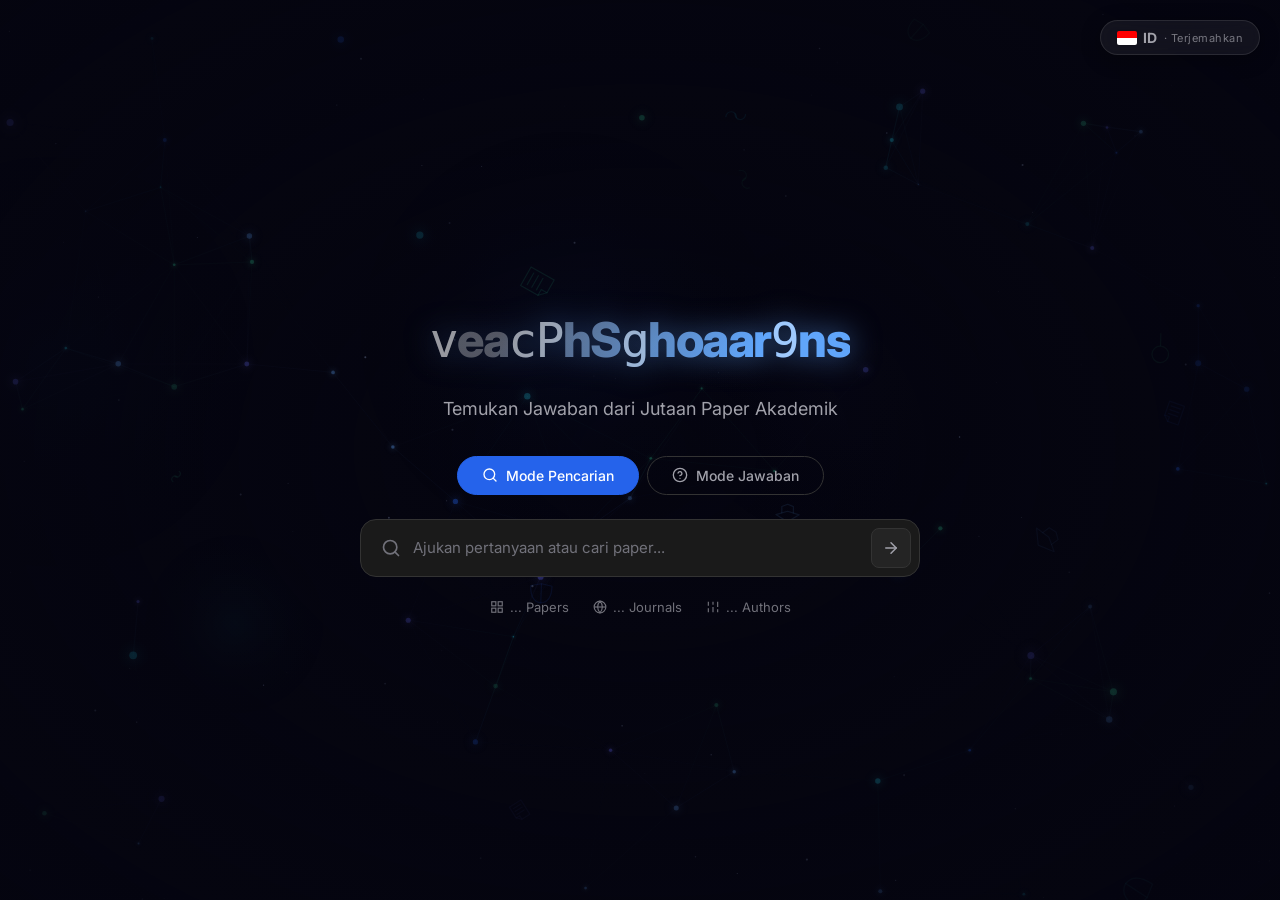
==== templates/index.html @ 6b60fc85 "chore: cache-bust static JS (v=2) to force browser reload of hero animation fix" ====
<!doctype html>
<html lang="en">

<head>
  <meta charset="utf-8">
  <meta name="viewport" content="width=device-width, initial-scale=1">
  <title>ScholarSearch Indonesia — Academic Discovery</title>
  <meta name="description" content="Temukan jawaban dari jutaan paper akademik Indonesia.">
  <link rel="stylesheet" href="/static/css/style.css">
  <link rel="icon" type="image/png" href="/static/img/logoscholarsearch.png">
</head>

<body>
  <main class="hero" id="hero">
    <!-- Animated Background Canvas -->
    <canvas id="hero-bg-canvas"></canvas>
    <!-- Gradient Overlay for readability -->
    <div class="hero-gradient-overlay"></div>
    <!-- Mouse-following glow -->
    <div class="hero-mouse-glow" id="hero-mouse-glow"></div>

    <h1 class="hero-title" id="hero-title">
      <span class="shiny-decrypted" id="decrypted-text">SearchScholar</span>
    </h1>
    <p class="hero-subtitle" data-i18n="hero.subtitle">Temukan Jawaban dari Jutaan Paper Akademik</p>

    <div class="mode-toggle" id="mode-toggle">
      <button class="mode-btn active" data-mode="search" id="btn-search-mode">
        <svg viewBox="0 0 24 24" fill="none" stroke="currentColor" stroke-width="2" stroke-linecap="round"
          stroke-linejoin="round">
          <circle cx="11" cy="11" r="8" />
          <line x1="21" y1="21" x2="16.65" y2="16.65" />
        </svg>
        <span data-i18n="hero.search_mode">Search Mode</span>
      </button>
      <button class="mode-btn" data-mode="answer" id="btn-answer-mode">
        <svg viewBox="0 0 24 24" fill="none" stroke="currentColor" stroke-width="2" stroke-linecap="round"
          stroke-linejoin="round">
          <circle cx="12" cy="12" r="10" />
          <path d="M9.09 9a3 3 0 0 1 5.83 1c0 2-3 3-3 3" />
          <line x1="12" y1="17" x2="12.01" y2="17" />
        </svg>
        <span data-i18n="hero.answer_mode">Answer Mode</span>
      </button>
    </div>

    <form class="search-box" id="search-form" action="/search" method="get">
      <svg class="search-icon" width="20" height="20" viewBox="0 0 24 24" fill="none" stroke="currentColor"
        stroke-width="2" stroke-linecap="round" stroke-linejoin="round">
        <circle cx="11" cy="11" r="8" />
        <line x1="21" y1="21" x2="16.65" y2="16.65" />
      </svg>
      <input type="text" name="q" id="search-input" placeholder="Ask a question or search for papers..."
        data-i18n-ph="hero.search_placeholder" autocomplete="off">
      <button type="submit" class="search-submit" id="search-submit" aria-label="Search">
        <svg width="18" height="18" viewBox="0 0 24 24" fill="none" stroke="currentColor" stroke-width="2"
          stroke-linecap="round" stroke-linejoin="round">
          <line x1="5" y1="12" x2="19" y2="12" />
          <polyline points="12 5 19 12 12 19" />
        </svg>
      </button>
    </form>

    <div class="stats-bar" id="stats-bar">
      <span>
        <svg viewBox="0 0 24 24" fill="none" stroke="currentColor" stroke-width="2">
          <rect x="3" y="3" width="7" height="7" />
          <rect x="14" y="3" width="7" height="7" />
          <rect x="3" y="14" width="7" height="7" />
          <rect x="14" y="14" width="7" height="7" />
        </svg>
        <span id="stat-papers">... Papers</span>
      </span>
      <span>
        <svg viewBox="0 0 24 24" fill="none" stroke="currentColor" stroke-width="2">
          <circle cx="12" cy="12" r="10" />
          <line x1="2" y1="12" x2="22" y2="12" />
          <path d="M12 2a15.3 15.3 0 0 1 4 10 15.3 15.3 0 0 1-4 10 15.3 15.3 0 0 1-4-10 15.3 15.3 0 0 1 4-10z" />
        </svg>
        <span id="stat-journals">... Journals</span>
      </span>
      <span>
        <svg viewBox="0 0 24 24" fill="none" stroke="currentColor" stroke-width="2">
          <path d="M4 21V14" />
          <path d="M4 10V3" />
          <path d="M12 21V12" />
          <path d="M12 8V3" />
          <path d="M20 21V16" />
          <path d="M20 12V3" />
        </svg>
        <span id="stat-authors">... Authors</span>
      </span>
    </div>
  </main>

  <script src="/static/js/i18n.js?v=2"></script>
  <script src="/static/js/app.js?v=2"></script>
  <script src="/static/js/search.js?v=2"></script>
  <script src="/static/js/hero-animation.js?v=2"></script>
  <script>
    // Dynamic stats from API
    fetch('/api/stats').then(r => r.json()).then(s => {
      document.getElementById('stat-papers').textContent = s.total_papers.toLocaleString() + ' Papers';
      document.getElementById('stat-journals').textContent = s.total_journals.toLocaleString() + ' Journals';
      document.getElementById('stat-authors').textContent = s.total_authors.toLocaleString() + ' Authors';
    }).catch(() => { });
  </script>
</body>

</html>
---- static/css/style.css ----
@import url('https://fonts.googleapis.com/css2?family=Inter:wght@400;500;600;700;800&display=swap');

:root {
  --bg: #0a0a0a;
  --bg-surface: #141414;
  --bg-surface-2: #1a1a1a;
  --bg-elevated: #242424;
  --bg-input: #1e1e1e;
  --border: #2a2a2a;
  --border-light: #333;
  --accent: #2563eb;
  --accent-hover: #3b82f6;
  --accent-light: rgba(37,99,235,0.12);
  --text: #fff;
  --text-sec: #a1a1aa;
  --text-muted: #71717a;
  --text-link: #60a5fa;
  --radius-sm: 6px;
  --radius-md: 8px;
  --radius-lg: 12px;
  --radius-xl: 16px;
  --radius-full: 9999px;
  --font: 'Inter',-apple-system,BlinkMacSystemFont,'Segoe UI',sans-serif;
  --max-w: 960px;
  --nav-h: 56px;
  --tr: .2s ease;
}

*,*::before,*::after{box-sizing:border-box;margin:0;padding:0}
html{font-size:16px;scroll-behavior:smooth}
body{font-family:var(--font);background:var(--bg);color:var(--text);line-height:1.6;-webkit-font-smoothing:antialiased;min-height:100vh;display:flex;flex-direction:column}
a{color:inherit;text-decoration:none}
img{max-width:100%;display:block}
button,input,select,textarea{font-family:inherit}

/* ===== SHINY DECRYPTED TEXT ===== */
.shiny-decrypted {
  /* Warna default (Akan ditimpa otomatis oleh JavaScript) */
  --theme-color: var(--accent); 
  --glow-color: rgba(37,99,235,0.5);

  background: linear-gradient(
    120deg,
    rgba(255, 255, 255, 0.3) 10%,
    var(--theme-color) 40%,
    var(--theme-color) 60%,
    rgba(255, 255, 255, 0.3) 90%
  );
  background-size: 200% auto;
  color: transparent;
  -webkit-background-clip: text;
  background-clip: text;
  -webkit-text-fill-color: transparent;
  
  animation: shine 3s linear infinite;
  filter: drop-shadow(0 0 15px var(--glow-color));
  transition: filter 0.5s ease; /* Transisi mulus saat ganti warna */
}

@keyframes shine {
  to {
    background-position: 200% center;
  }
}

.scrambled-char {
  /* Warna huruf acak (cyber) sebelum jadi huruf asli */
  -webkit-text-fill-color: rgba(255, 255, 255, 0.4); 
  font-family: monospace;
  font-weight: 500;
}

/* ===== LIGHT THEME (Results/Library/SignIn pages) ===== */
body.light{
  --bg:#ffffff;--bg-surface:#ffffff;--bg-surface-2:#f5f5f7;--bg-elevated:#f0f0f2;
  --bg-input:#e8e8ed;--border:#e5e5e5;--border-light:#d4d4d8;
  --text:#1d1d1f;--text-sec:#6e6e73;--text-muted:#86868b;
  --accent:#2563eb;--accent-hover:#1d4ed8;--accent-light:rgba(37,99,235,0.08);
}

/* ===== NAVBAR ===== */
.navbar{position:sticky;top:0;z-index:100;display:flex;align-items:center;justify-content:space-between;height:var(--nav-h);padding:0 32px;background:var(--bg);border-bottom:1px solid var(--border)}
.navbar-logo{font-size:16px;font-weight:700;letter-spacing:-.3px;white-space:nowrap}
.navbar-nav{display:flex;align-items:center;gap:32px;list-style:none}
.navbar-nav a{font-size:14px;font-weight:500;color:var(--text-sec);padding:4px 0;position:relative;transition:color var(--tr)}
.navbar-nav a:hover,.navbar-nav a.active{color:var(--text)}
.navbar-nav a.active::after{content:'';position:absolute;bottom:-2px;left:0;right:0;height:2px;background:var(--accent);border-radius:1px}
.navbar-right{display:flex;align-items:center;gap:16px}
/* ===== NAVBAR SEARCH & AUTOCOMPLETE ===== */
.navbar-search {
  display: flex;
  align-items: center;
  gap: 8px;
  background: var(--bg-surface-2);
  border: 1px solid var(--border);
  border-radius: var(--radius-md);
  padding: 6px 12px;
  width: 220px;
  position: relative; /* Wajib ada biar dropdown nempel di bawahnya */
  z-index: 999;       /* Biar dropdown muncul di atas elemen lain */
}

.navbar-search input {
  background: none;
  border: none;
  outline: none;
  color: var(--text);
  font-size: 13px;
  width: 100%;
}

.navbar-search input::placeholder {
  color: var(--text-muted);
}

.navbar-search svg {
  flex-shrink: 0;
  color: var(--text-muted);
}

/* --- Tampilan saat ngetik (Dropdown muncul) --- */
.navbar-search.has-suggestions {
  border-bottom-left-radius: 0;
  border-bottom-right-radius: 0;
  border-bottom-color: transparent;
}

.navbar-search .search-suggestions {
  top: 100%;
  left: -1px;
  right: -1px;
  border-radius: 0 0 var(--radius-md) var(--radius-md);
}

.navbar-search .suggestion-item {
  padding: 8px 12px;
  font-size: 13px;
}
.btn-signin{background:var(--accent);color:#fff;border:none;padding:8px 20px;border-radius:var(--radius-md);font-size:13px;font-weight:600;cursor:pointer;transition:background var(--tr),transform var(--tr)}
.btn-signin:hover{background:var(--accent-hover);transform:translateY(-1px)}

/* ===== HERO (dark home) ===== */
.hero{flex:1;display:flex;flex-direction:column;align-items:center;justify-content:center;text-align:center;padding:80px 24px 60px;min-height:calc(100vh - var(--nav-h) - 60px);position:relative;overflow:hidden;background:#050510}

/* Animated background canvas */
#hero-bg-canvas{position:absolute;top:0;left:0;width:100%;height:100%;z-index:0;pointer-events:none}

/* Mouse-following glow blob — uses project accent blue */
.hero-mouse-glow{position:absolute;width:500px;height:500px;border-radius:50%;pointer-events:none;z-index:0;filter:blur(80px);opacity:0;transition:opacity 0.6s ease;background:radial-gradient(circle, rgba(37,99,235,0.5) 0%, rgba(96,165,250,0.25) 40%, transparent 70%)}

/* Gradient overlay for text readability */
.hero-gradient-overlay{position:absolute;top:0;left:0;width:100%;height:100%;z-index:1;background:radial-gradient(ellipse at center, rgba(5,5,16,0.15) 0%, rgba(5,5,16,0.55) 50%, rgba(5,5,16,0.9) 100%);pointer-events:none}

/* All hero content above the canvas */
.hero > *:not(#hero-bg-canvas):not(.hero-gradient-overlay):not(.hero-mouse-glow){position:relative;z-index:2}

.hero-title{font-size:48px;font-weight:800;letter-spacing:-1.5px;margin-bottom:16px;min-height:60px;display:flex;align-items:center;justify-content:center}

/* Typing text — color set dynamically by JS */
.typing-text{transition:color 0.8s ease, text-shadow 0.8s ease;color:#60a5fa;text-shadow:0 0 30px rgba(96,165,250,0.3), 0 0 60px rgba(96,165,250,0.1)}

/* Blinking cursor — color synced by JS */
.typing-cursor{font-weight:300;animation:blink 0.7s step-end infinite;margin-left:2px;transition:color 0.8s ease, text-shadow 0.8s ease}
@keyframes blink{0%,100%{opacity:1}50%{opacity:0}}

.hero-subtitle{font-size:18px;color:var(--text-sec);margin-bottom:32px}

.mode-toggle{display:flex;align-items:center;gap:8px;margin-bottom:24px}
.mode-btn{display:flex;align-items:center;gap:8px;padding:10px 24px;border-radius:var(--radius-full);border:1px solid var(--border-light);background:transparent;color:var(--text-sec);font-size:14px;font-weight:500;cursor:pointer;transition:all var(--tr)}
.mode-btn:hover{border-color:var(--text-muted);color:var(--text)}
.mode-btn.active{background:var(--accent);border-color:var(--accent);color:#fff}
.mode-btn svg{width:16px;height:16px}

.search-box{display:flex;align-items:center;background:var(--bg-surface-2);border:1px solid var(--border-light);border-radius:var(--radius-xl);padding:8px 8px 8px 20px;width:100%;max-width:560px;transition:border-color var(--tr),box-shadow var(--tr)}
.search-box:focus-within{border-color:var(--accent);box-shadow:0 0 0 3px var(--accent-light)}
.search-box input{flex:1;background:none;border:none;outline:none;color:var(--text);font-size:15px;padding:8px 0}
.search-box input::placeholder{color:var(--text-muted)}
.search-box .search-icon{color:var(--text-muted);margin-right:12px;flex-shrink:0}
.search-submit{display:flex;align-items:center;justify-content:center;width:40px;height:40px;border-radius:var(--radius-md);background:var(--bg-elevated);border:1px solid var(--border-light);color:var(--text-sec);cursor:pointer;transition:all var(--tr);flex-shrink:0}
.search-submit:hover{background:var(--accent);color:#fff;border-color:var(--accent)}
.search-box {
  position: relative; 
  z-index: 999 !important;
}
.stats-bar {
  position: relative; 
  z-index: 1 !important;
}

.search-suggestions {
  position: absolute;
  top: calc(100% + 8px); /* Jarak sedikit di bawah form pencarian */
  left: 0;
  right: 0;
  background: var(--bg-surface);
  border: 1px solid var(--border);
  border-radius: var(--radius-lg);
  box-shadow: 0 12px 40px rgba(0, 0, 0, 0.15);
  max-height: 320px;
  overflow-y: auto;
  z-index: 200;
  display: none; /* Sembunyikan secara default */
  flex-direction: column;
}

/* Custom scrollbar for suggestions */
.search-suggestions::-webkit-scrollbar {
  width: 6px;
}
.search-suggestions::-webkit-scrollbar-track {
  background: transparent;
}
.search-suggestions::-webkit-scrollbar-thumb {
  background: var(--border);
  border-radius: 3px;
}
.search-suggestions::-webkit-scrollbar-thumb:hover {
  background: var(--text-muted);
}

/* Class untuk memunculkan dropdown via JavaScript */
.search-suggestions.active {
  display: flex;
}

.suggestion-item {
  display: flex;
  align-items: flex-start;
  gap: 12px;
  padding: 12px 20px;
  cursor: pointer;
  color: var(--text);
  font-size: 15px;
  line-height: 1.45;
  transition: background var(--tr);
}

.suggestion-item:hover {
  background: var(--bg-surface-2);
}

.suggestion-item svg {
  color: var(--text-muted);
  width: 16px;
  height: 16px;
  flex-shrink: 0;
  margin-top: 3px;
}

.suggestion-text {
  min-width: 0;
  flex: 1;
  display: block;
  overflow-wrap: anywhere;
  word-break: break-word;
  text-align: left;
}

/* Menebalkan teks yang sesuai dengan ketikan user (Highlight) */
.suggestion-match {
  display: inline;
  font-weight: 700;
  color: var(--accent);
}


.stats-bar{display:flex;align-items:center;gap:24px;margin-top:20px;color:var(--text-muted);font-size:13px}
.stats-bar span{display:flex;align-items:center;gap:6px}
.stats-bar svg{width:14px;height:14px}

/* ===== RESULTS ===== */
.results-container{max-width:var(--max-w);margin:0 auto;padding:0 32px 48px;width:100%}
.query-text{font-size:28px;font-weight:700;color:var(--text);margin-bottom:8px}
.results-count{font-size:13px;color:var(--text-muted)}
.filter-btn{display:inline-flex;align-items:center;gap:6px;background:none;border:none;color:var(--accent);font-size:13px;font-weight:500;cursor:pointer;margin-left:8px}
.filter-btn svg{width:14px;height:14px}

.result-card{background:var(--bg-surface);border:1px solid var(--border);border-radius:var(--radius-lg);padding:28px 32px;margin-bottom:16px;transition:border-color var(--tr),box-shadow var(--tr)}
.result-card:hover{border-color:var(--border-light);box-shadow:0 4px 12px rgba(0,0,0,.08)}
.result-card h3{font-size:20px;font-weight:700;line-height:1.4;margin-bottom:8px;letter-spacing:-.3px}
.result-card h3 a{transition:color var(--tr)}
.result-card h3 a:hover{color:var(--accent-hover)}
.result-meta{display:flex;align-items:center;gap:8px;flex-wrap:wrap;font-size:13px;color:var(--text-sec);margin-bottom:12px}
.result-meta .dot{color:var(--text-muted)}
.result-abstract{font-size:14px;color:var(--text-sec);line-height:1.7;margin-bottom:16px}
.result-footer{display:flex;align-items:center;justify-content:space-between}
.result-badges{display:flex;gap:8px}
.badge{padding:4px 10px;border-radius:var(--radius-sm);background:var(--bg-surface-2);font-size:12px;color:var(--text-sec);font-weight:500}
.view-paper{display:inline-flex;align-items:center;gap:4px;color:var(--accent);font-size:13px;font-weight:500;transition:gap var(--tr)}
.view-paper:hover{gap:8px}

.pagination{display:flex;align-items:center;justify-content:center;gap:4px;margin-top:32px}
.page-btn{width:40px;height:40px;border-radius:var(--radius-md);display:flex;align-items:center;justify-content:center;background:var(--bg-surface);border:1px solid var(--border);color:var(--text-sec);font-size:14px;font-weight:500;cursor:pointer;transition:all var(--tr)}
.page-btn:hover{border-color:var(--border-light);color:var(--text)}
.page-btn.active{background:var(--accent);border-color:var(--accent);color:#fff}
.page-btn.disabled{opacity:.3;pointer-events:none}
.page-ellipsis{color:var(--text-muted);padding:0 4px}

/* ===== ANSWER / CITATION ===== */
.answer-container{max-width:var(--max-w);margin:0 auto;padding:40px 32px 48px;width:100%}
.answer-container>h1{font-size:32px;font-weight:800;margin-bottom:24px}
.answer-card{background:var(--bg-surface);border:1px solid var(--border);border-radius:var(--radius-lg);padding:32px;margin-bottom:16px}
.answer-query{font-size:15px;font-weight:600;margin-bottom:20px}
.answer-body{font-size:15px;line-height:1.8;color:var(--text-sec)}
.answer-body .ref-link{color:var(--text-link);cursor:pointer;font-weight:500}
.answer-footer{display:flex;align-items:center;justify-content:space-between;margin-top:24px;padding-top:16px;border-top:1px solid var(--border)}
.answer-source{display:flex;align-items:center;gap:8px;color:var(--text-muted);font-size:13px}
.answer-source svg{width:16px;height:16px}
.answer-actions{display:flex;gap:12px}
.answer-actions button{background:none;border:none;color:var(--text-muted);cursor:pointer;padding:4px;transition:color var(--tr)}
.answer-actions button:hover{color:var(--text)}

.ref-section{margin-top:40px}
.ref-section h2{font-size:24px;font-weight:700;margin-bottom:20px}
.ref-grid{display:grid;grid-template-columns:1fr 1fr;gap:16px}
.ref-card{background:var(--bg-surface);border:1px solid var(--border);border-radius:var(--radius-lg);padding:24px;transition:border-color var(--tr),transform var(--tr);cursor:pointer}
.ref-card:hover{border-color:var(--border-light);transform:translateY(-2px)}
.ref-num{display:inline-flex;align-items:center;justify-content:center;width:28px;height:28px;border-radius:var(--radius-sm);background:var(--accent-light);color:var(--accent);font-size:13px;font-weight:700;margin-bottom:12px}
.ref-card h4{font-size:14px;font-weight:600;line-height:1.5;margin-bottom:8px}
.ref-card .ref-author{font-size:13px;color:var(--text-sec);margin-bottom:4px}
.ref-card .ref-journal{font-size:12px;color:var(--text-muted);text-transform:uppercase;letter-spacing:.5px}

/* ===== LAB ===== */
.lab-container{max-width:var(--max-w);margin:0 auto;padding:40px 32px 48px;width:100%}
.lab-container>h1{font-size:36px;font-weight:800;margin-bottom:32px}
.lab-grid{display:grid;grid-template-columns:1fr 1fr;gap:24px;margin-bottom:48px}
.lab-panel{background:var(--bg-surface);border:1px solid var(--border);border-radius:var(--radius-lg);padding:28px}
.lab-panel h3{font-size:18px;font-weight:700;margin-bottom:20px}
.lab-field{margin-bottom:16px}
.lab-field label{display:block;font-size:13px;color:var(--text-sec);margin-bottom:6px;font-weight:500}
.lab-input{width:100%;padding:10px 14px;background:var(--bg-input);border:1px solid var(--border);border-radius:var(--radius-md);color:var(--text);font-size:14px;outline:none;transition:border-color var(--tr)}
.lab-input:focus{border-color:var(--accent)}
.slider-labels{display:flex;justify-content:space-between;font-size:12px;color:var(--text-muted);margin-top:6px}
input[type="range"]{width:100%;-webkit-appearance:none;background:transparent;margin-top:8px}
input[type="range"]::-webkit-slider-runnable-track{height:4px;background:var(--bg-elevated);border-radius:2px}
input[type="range"]::-webkit-slider-thumb{-webkit-appearance:none;width:16px;height:16px;border-radius:50%;background:var(--accent);margin-top:-6px;cursor:pointer}

.checkbox-group{display:flex;flex-direction:column;gap:12px}
.checkbox-item{display:flex;align-items:center;gap:12px;padding:12px 16px;background:var(--bg-surface-2);border-radius:var(--radius-md);cursor:pointer;transition:background var(--tr)}
.checkbox-item:hover{background:var(--bg-elevated)}
.checkbox-item input[type="checkbox"]{display:none}
.checkmark{width:20px;height:20px;border-radius:4px;border:2px solid var(--border-light);display:flex;align-items:center;justify-content:center;transition:all var(--tr);flex-shrink:0}
.checkbox-item input:checked+.checkmark{background:var(--accent);border-color:var(--accent)}
.checkmark svg{width:12px;height:12px;color:#fff;opacity:0;transition:opacity var(--tr)}
.checkbox-item input:checked+.checkmark svg{opacity:1}
.checkbox-label{font-size:14px}

.btn-run{width:100%;padding:14px;background:var(--accent);color:#fff;border:none;border-radius:var(--radius-md);font-size:15px;font-weight:600;cursor:pointer;transition:background var(--tr);margin-top:8px}
.btn-run:hover{background:var(--accent-hover)}

.eval-section{background:var(--bg-surface);border-radius:var(--radius-lg);padding:40px 32px;margin-top:48px;border:1px solid var(--border)}
.eval-section h2{font-size:28px;font-weight:800;margin-bottom:24px}
.metrics-grid{display:grid;grid-template-columns:repeat(4,1fr);gap:16px;margin-bottom:32px}
.metric-card{background:var(--bg-surface-2);border-radius:var(--radius-md);padding:20px;border:1px solid var(--border)}
.metric-card .metric-label{font-size:11px;text-transform:uppercase;letter-spacing:1px;color:var(--text-muted);margin-bottom:8px;font-weight:600}
.metric-card .metric-value{font-size:32px;font-weight:800}
.chart-container{background:var(--bg-surface-2);border-radius:var(--radius-md);padding:24px;border:1px solid var(--border);min-height:300px;position:relative}
.chart-container h4{font-size:15px;font-weight:600;margin-bottom:16px}

/* ===== LIBRARY ===== */
.library-header{padding:40px 32px 32px;max-width:var(--max-w);margin:0 auto;width:100%}
.library-header h1{font-size:36px;font-weight:800;margin-bottom:8px}
.library-header p{color:var(--text-sec);font-size:15px}

.collections-section{background:var(--bg-surface-2);padding:40px 0}
.collections-section .section-inner{max-width:var(--max-w);margin:0 auto;padding:0 32px}
.section-header{display:flex;align-items:center;justify-content:space-between;margin-bottom:24px}
.section-header h2{font-size:24px;font-weight:700}
.btn-new{color:var(--accent);font-size:14px;font-weight:500;background:none;border:none;cursor:pointer}
.btn-new:hover{text-decoration:underline}
.collections-grid{display:grid;grid-template-columns:repeat(3,1fr);gap:16px}
.collection-card{background:var(--bg-surface);border:1px solid var(--border);border-radius:var(--radius-lg);overflow:hidden;transition:transform var(--tr),box-shadow var(--tr);cursor:pointer}
.collection-card:hover{transform:translateY(-4px);box-shadow:0 8px 24px rgba(0,0,0,.1)}
.collection-thumb{height:160px;background-size:cover;background-position:center;background-color:var(--bg-elevated)}
.collection-info{padding:16px}
.collection-info h4{font-size:16px;font-weight:600;margin-bottom:4px}
.collection-info .paper-count{font-size:13px;color:var(--text-muted);display:flex;align-items:center;gap:6px}

.saved-section{max-width:var(--max-w);margin:0 auto;padding:48px 32px}
.saved-card{border-bottom:1px solid var(--border);padding:24px 0;display:flex;justify-content:space-between}
.saved-card:first-child{padding-top:0}
.saved-content{flex:1}
.saved-tags{display:flex;gap:8px;margin-bottom:8px}
.tag{padding:2px 10px;border-radius:var(--radius-full);font-size:12px;font-weight:500;border:1px solid var(--border-light);color:var(--text-sec)}
.tag.cs{background:var(--accent-light);color:var(--accent);border-color:transparent}
.tag.physics{background:rgba(168,85,247,.15);color:#a855f7;border-color:transparent}
.saved-card h3{font-size:18px;font-weight:700;margin-bottom:8px}
.saved-card .desc{font-size:13px;color:var(--text-sec);line-height:1.6;margin-bottom:8px}
.saved-card .authors{font-size:13px;color:var(--text-muted)}
.saved-card .citations{font-size:13px;color:var(--text-muted);margin-left:12px}
.saved-actions{display:flex;flex-direction:column;gap:8px;align-items:center;margin-left:24px}
.saved-actions button{background:none;border:none;color:var(--text-muted);cursor:pointer;padding:4px;transition:color var(--tr)}
.saved-actions button:hover{color:var(--text)}

/* ===== SIGN IN ===== */
.signin-nav{display:flex;align-items:center;justify-content:space-between;padding:16px 32px}
.signin-nav .logo{font-size:18px;font-weight:700;color:var(--text)}
.signin-nav a{color:var(--accent);font-size:14px;font-weight:500}
.signin-wrapper{flex:1;display:flex;flex-direction:column;align-items:center;justify-content:center;padding:40px 24px}
.signin-wrapper h1{font-size:32px;font-weight:700;text-align:center;margin-bottom:8px;line-height:1.3}
.signin-wrapper .subtitle{color:var(--text-sec);font-size:15px;margin-bottom:32px;text-align:center}
.signin-card{width:100%;max-width:340px;background:var(--bg-surface-2);border-radius:var(--radius-lg);padding:32px;border:1px solid var(--border)}
.signin-card input{width:100%;padding:12px 16px;background:var(--bg-input);border:1px solid var(--border);border-radius:var(--radius-md);color:var(--text);font-size:14px;outline:none;margin-bottom:16px;transition:border-color var(--tr)}
.signin-card input:focus{border-color:var(--accent)}
.signin-card input::placeholder{color:var(--text-muted)}
.btn-continue{width:100%;padding:14px;background:var(--accent);color:#fff;border:none;border-radius:var(--radius-md);font-size:15px;font-weight:600;cursor:pointer;transition:background var(--tr);margin-top:8px}
.btn-continue:hover{background:var(--accent-hover)}
.signin-card .forgot{display:block;text-align:center;color:var(--accent);font-size:13px;margin-top:16px;padding-bottom:16px;border-bottom:1px solid var(--border)}
.signin-card .signup{text-align:center;margin-top:16px;font-size:14px;color:var(--text-sec)}
.signin-card .signup a{color:var(--accent);font-weight:500}

/* Password Toggle Wrapper */
.password-wrapper {
  position: relative;
  display: flex;
  align-items: center;
}

.password-wrapper .auth-input {
  padding-right: 40px; /* Kasih ruang di kanan biar teks gak nabrak ikon */
}

.btn-toggle-password {
  position: absolute;
  right: 12px;
  background: none;
  border: none;
  color: var(--text-muted);
  cursor: pointer;
  padding: 4px;
  display: flex;
  align-items: center;
  justify-content: center;
  transition: color 0.2s ease;
}

.btn-toggle-password:hover {
  color: var(--accent);
}

/* ===== FOOTER ===== */
.footer{border-top:1px solid var(--border);padding:24px 32px;margin-top:auto}
.footer-inner{max-width:var(--max-w);margin:0 auto;display:flex;align-items:center;justify-content:space-between}
.footer-brand h4{font-size:15px;font-weight:700;margin-bottom:4px}
.footer-brand p{font-size:12px;color:var(--text-muted)}
.footer-links{display:flex;gap:24px}
.footer-links a{font-size:13px;color:var(--text-muted);transition:color var(--tr)}
.footer-links a:hover{color:var(--text)}
.footer-signin{padding:24px 32px;margin-top:auto;border-top:1px solid var(--border)}
.footer-signin .footer-inner{max-width:var(--max-w);margin:0 auto;display:flex;align-items:center;justify-content:space-between}
.footer-signin .footer-links{display:flex;gap:16px}
.footer-signin .footer-links .sep{color:var(--text-muted)}

/* ===== RESPONSIVE ===== */
@media(max-width:768px){
  .navbar{padding:0 16px}
  .navbar-search{display:none}
  .navbar-nav{gap:16px}
  .hero-title{font-size:32px;min-height:44px}
  .search-box{max-width:100%}
  .results-container,.answer-container,.lab-container,.library-header,.saved-section{padding-left:16px;padding-right:16px}
  .ref-grid,.lab-grid{grid-template-columns:1fr}
  .metrics-grid{grid-template-columns:1fr 1fr}
  .collections-grid{grid-template-columns:1fr}
  .footer-inner{flex-direction:column;gap:16px;text-align:center}
  .footer-links{flex-wrap:wrap;justify-content:center}
  .signin-card{padding:24px}
}

/* ===== MOBILE RESPONSIVE HARDENING ===== */
html,
body {
  max-width: 100%;
  overflow-x: hidden;
}

body {
  overflow-wrap: break-word;
}

main,
section,
header,
footer,
nav,
article,
aside,
div,
form {
  min-width: 0;
}

a,
p,
h1,
h2,
h3,
h4,
h5,
h6,
span,
li {
  overflow-wrap: break-word;
}

canvas,
video,
iframe {
  max-width: 100%;
}

table {
  width: 100%;
  border-collapse: collapse;
}

:focus-visible {
  outline: 2px solid var(--accent);
  outline-offset: 3px;
}

.mobile-menu-toggle,
.mobile-menu-panel,
.home-mobile-navbar {
  display: none;
}

.mobile-menu-toggle {
  align-items: center;
  justify-content: center;
  flex-direction: column;
  gap: 5px;
  width: 44px;
  height: 44px;
  margin-left: auto;
  border: 1px solid var(--border);
  border-radius: var(--radius-md);
  background: var(--bg-surface-2);
  color: var(--text);
  cursor: pointer;
  transition: background var(--tr), border-color var(--tr), transform var(--tr);
}

.mobile-menu-toggle span {
  width: 18px;
  height: 2px;
  border-radius: 2px;
  background: currentColor;
  transition: transform var(--tr), opacity var(--tr);
}

.mobile-menu-toggle:active {
  transform: scale(0.97);
}

.mobile-menu-panel {
  position: absolute;
  top: 100%;
  left: 0;
  right: 0;
  z-index: 150;
  padding: 14px 16px 18px;
  background: var(--bg);
  border-top: 1px solid var(--border);
  border-bottom: 1px solid var(--border);
  box-shadow: 0 18px 36px rgba(0, 0, 0, 0.18);
  max-height: calc(100dvh - var(--nav-h));
  overflow-y: auto;
}

.mobile-menu-search {
  display: flex;
  align-items: center;
  gap: 10px;
  width: 100%;
  margin-bottom: 12px;
}

.mobile-menu-search input {
  flex: 1;
  min-width: 0;
  height: 44px;
  padding: 0 14px;
  background: var(--bg-surface-2);
  border: 1px solid var(--border);
  border-radius: var(--radius-md);
  color: var(--text);
  font-size: 14px;
  outline: none;
}

.mobile-menu-search button {
  width: 44px;
  height: 44px;
  display: inline-flex;
  align-items: center;
  justify-content: center;
  border: none;
  border-radius: var(--radius-md);
  background: var(--accent);
  color: #fff;
  cursor: pointer;
}

.mobile-menu-links,
.mobile-menu-actions {
  display: flex;
  flex-direction: column;
  gap: 6px;
}

.mobile-menu-actions {
  margin-top: 12px;
  padding-top: 12px;
  border-top: 1px solid var(--border);
}

.mobile-menu-link,
.mobile-menu-action {
  display: flex;
  align-items: center;
  min-height: 44px;
  padding: 10px 12px;
  border-radius: var(--radius-md);
  color: var(--text-sec);
  font-size: 15px;
  font-weight: 600;
  transition: background var(--tr), color var(--tr);
}

.mobile-menu-link.active,
.mobile-menu-link:hover,
.mobile-menu-action:hover {
  background: var(--accent-light);
  color: var(--text);
}

.mobile-menu-action.danger {
  color: #ef4444;
}

@keyframes mobileMenuIn {
  from {
    opacity: 0;
    transform: translateY(-6px);
  }
  to {
    opacity: 1;
    transform: translateY(0);
  }
}

@media (max-width: 768px) {
  :root {
    --nav-h: 60px;
  }

  body {
    font-size: 14px;
  }

  body.mobile-menu-lock {
    overflow: hidden;
  }

  .navbar,
  .home-mobile-navbar {
    position: sticky;
    top: 0;
    z-index: 100;
    height: var(--nav-h);
    padding: 0 16px !important;
    background: color-mix(in srgb, var(--bg) 92%, transparent);
    border-bottom: 1px solid var(--border);
    backdrop-filter: blur(14px);
    -webkit-backdrop-filter: blur(14px);
  }

  .home-mobile-navbar {
    position: fixed;
    left: 0;
    right: 0;
    display: flex;
    align-items: center;
    justify-content: space-between;
  }

  .home-mobile-navbar ~ .hero {
    padding-top: calc(var(--nav-h) + 36px) !important;
  }

  .navbar-logo {
    display: inline-flex;
    align-items: center;
    gap: 8px;
    min-width: 0;
    max-width: calc(100% - 58px);
    overflow: hidden;
    text-overflow: ellipsis;
    font-size: 15px;
  }

  .navbar-logo img {
    flex: 0 0 auto;
  }

  .navbar-nav,
  .navbar-search,
  .navbar-right {
    display: none !important;
  }

  .mobile-menu-toggle {
    display: inline-flex;
  }

  .navbar.mobile-menu-open .mobile-menu-panel,
  .home-mobile-navbar.mobile-menu-open .mobile-menu-panel {
    display: block;
    animation: mobileMenuIn 180ms ease both;
  }

  .navbar.mobile-menu-open .mobile-menu-toggle span:nth-child(1),
  .home-mobile-navbar.mobile-menu-open .mobile-menu-toggle span:nth-child(1) {
    transform: translateY(7px) rotate(45deg);
  }

  .navbar.mobile-menu-open .mobile-menu-toggle span:nth-child(2),
  .home-mobile-navbar.mobile-menu-open .mobile-menu-toggle span:nth-child(2) {
    opacity: 0;
  }

  .navbar.mobile-menu-open .mobile-menu-toggle span:nth-child(3),
  .home-mobile-navbar.mobile-menu-open .mobile-menu-toggle span:nth-child(3) {
    transform: translateY(-7px) rotate(-45deg);
  }

  .lang-toggle-floating {
    top: 16px !important;
    right: 16px !important;
    padding: 8px 10px !important;
    max-width: calc(100% - 32px);
  }

  .lang-toggle-floating span:last-child {
    display: none;
  }

  .lang-toggle-floating span {
    font-size: 12px !important;
  }

  .hero {
    min-height: 100dvh;
    padding: 56px 16px 40px;
  }

  .hero-title {
    display: block !important;
    width: 100%;
    max-width: 100%;
    min-height: 0;
    font-size: clamp(28px, 7.6vw, 34px) !important;
    line-height: 1.12;
    letter-spacing: -0.4px;
    margin-bottom: 14px;
    flex-wrap: wrap;
    overflow-wrap: anywhere;
  }

  .hero-title .shiny-decrypted {
    display: block;
    max-width: 100%;
    white-space: normal;
    text-wrap: balance;
  }

  .hero-subtitle {
    width: min(100%, calc(100vw - 32px));
    max-width: 32rem;
    margin-bottom: 24px;
    font-size: 15px;
    line-height: 1.6;
  }

  .mode-toggle {
    width: min(100%, calc(100vw - 32px));
    max-width: 560px;
    display: grid;
    grid-template-columns: 1fr;
    gap: 10px;
    margin-bottom: 16px;
  }

  .mode-btn {
    width: 100%;
    min-height: 44px;
    justify-content: center;
    border-radius: 12px;
    padding: 10px 16px;
  }

  .search-box {
    width: min(100%, calc(100vw - 32px));
    min-height: 52px;
    max-width: 100%;
    border-radius: 16px;
    padding: 6px 6px 6px 14px;
  }

  .search-box input {
    min-width: 0;
    font-size: 15px;
  }

  .search-box .search-icon {
    margin-right: 8px;
  }

  .search-submit {
    width: 44px;
    height: 44px;
    border-radius: 12px;
  }

  .search-suggestions {
    max-height: min(320px, 50dvh);
    border-radius: 14px;
    padding: 4px;
  }

  .suggestion-item {
    min-height: 44px;
    padding: 10px 12px;
    align-items: flex-start;
    gap: 10px;
    border-radius: 10px;
    line-height: 1.45;
  }

  .suggestion-item > .suggestion-text {
    min-width: 0;
    flex: 1;
    display: -webkit-box;
    -webkit-box-orient: vertical;
    -webkit-line-clamp: 2;
    overflow: hidden;
    overflow-wrap: anywhere;
    word-break: break-word;
    font-size: 13px;
    line-height: 1.45;
    text-align: left;
  }

  .suggestion-item .suggestion-match {
    display: inline;
    font: inherit;
    font-weight: 700;
    line-height: inherit;
    color: var(--accent);
  }

  .suggestion-item svg {
    width: 16px;
    height: 16px;
    margin-top: 2px;
  }

  .stats-bar {
    flex-wrap: wrap;
    justify-content: center;
    gap: 10px 14px;
    max-width: 100%;
    font-size: 12px;
  }

  .results-container,
  .answer-container,
  .lab-container,
  .library-header,
  .saved-section {
    width: 100%;
    padding-left: 16px !important;
    padding-right: 16px !important;
  }

  .results-container {
    padding-top: 24px !important;
  }

  .query-text {
    font-size: 26px;
    line-height: 1.2;
    overflow-wrap: anywhere;
  }

  .results-toolbar {
    display: flex !important;
    flex-direction: column !important;
    align-items: stretch !important;
    gap: 10px !important;
  }

  .results-toolbar #model-select,
  #library-filter {
    width: 100% !important;
    min-height: 44px;
    font-size: 14px !important;
  }

  #expansion-hint,
  #spelling-hint,
  #expansion-hint strong {
    overflow-wrap: anywhere;
    word-break: break-word;
    line-height: 1.55;
  }

  #expansion-hint strong {
    display: block;
    margin-top: 4px;
  }

  .result-card {
    width: 100%;
    padding: 16px !important;
    border-radius: 16px;
    overflow: hidden;
  }

  .result-card:hover {
    transform: none !important;
  }

  .result-card h3 {
    font-size: 17px;
    line-height: 1.45;
  }

  .result-card h3 a {
    display: -webkit-box;
    -webkit-box-orient: vertical;
    -webkit-line-clamp: 3;
    overflow: hidden;
    overflow-wrap: anywhere;
  }

  .result-meta {
    gap: 6px;
    line-height: 1.5;
  }

  .result-meta span {
    min-width: 0;
    overflow-wrap: anywhere;
  }

  .result-abstract {
    display: -webkit-box;
    -webkit-box-orient: vertical;
    -webkit-line-clamp: 3;
    overflow: hidden;
    font-size: 14px;
  }

  .result-footer {
    flex-direction: column;
    align-items: stretch;
    gap: 12px;
  }

  .result-badges,
  .saved-tags {
    flex-wrap: wrap;
  }

  .result-actions {
    width: 100%;
    display: grid !important;
    grid-template-columns: 1fr;
    gap: 10px !important;
    align-items: stretch !important;
  }

  .save-btn,
  .view-paper {
    min-height: 44px;
    padding: 0 12px !important;
    border-radius: 12px;
    justify-content: center;
  }

  .save-btn {
    border: 1px solid var(--border) !important;
    background: var(--bg-surface-2) !important;
  }

  .view-paper {
    background: var(--accent);
    color: #fff !important;
  }

  .pagination {
    flex-wrap: wrap;
    gap: 8px;
  }

  .page-btn {
    min-width: 44px;
    width: auto;
    height: 44px;
    padding: 0 12px;
  }

  .page-status {
    min-height: 44px;
    display: inline-flex;
    align-items: center;
    justify-content: center;
    padding: 0 12px;
    color: var(--text-sec);
    font-size: 13px;
    white-space: nowrap;
  }

  .answer-container {
    padding-top: 24px !important;
  }

  .answer-container > h1 {
    font-size: 28px !important;
  }

  .answer-card {
    padding: 18px !important;
    border-radius: 16px;
  }

  .answer-body {
    font-size: 15px;
    line-height: 1.75;
    overflow-wrap: anywhere;
  }

  .answer-footer {
    flex-direction: column;
    align-items: stretch !important;
    gap: 12px;
  }

  .answer-source {
    align-items: flex-start;
  }

  .answer-actions {
    width: 100%;
    display: grid;
    grid-template-columns: repeat(2, minmax(0, 1fr));
  }

  .answer-actions button {
    width: 100% !important;
    min-height: 44px;
  }

  .ref-grid,
  .lab-grid,
  .collections-grid {
    grid-template-columns: 1fr !important;
  }

  .ref-card {
    padding: 16px;
    overflow: hidden;
  }

  .ref-card h4,
  .ref-author,
  .ref-journal {
    overflow-wrap: anywhere;
  }

  .lab-header,
  .lab-grid,
  .lab-eval-inner,
  .collections-section .section-inner {
    padding-left: 16px !important;
    padding-right: 16px !important;
  }

  .lab-header h1 {
    font-size: 30px !important;
  }

  .lab-panel,
  .metric-card,
  .chart-container {
    padding: 16px !important;
    border-radius: 16px;
  }

  .lab-input,
  .auth-input,
  .form-input,
  .form-textarea,
  .pw-input,
  .signin-card input {
    min-height: 44px;
    max-width: 100%;
    font-size: 14px;
  }

  .checkbox-item {
    min-height: 44px;
  }

  .metrics-grid {
    gap: 10px !important;
  }

  .metric-value {
    font-size: 24px !important;
  }

  .chart-container {
    overflow-x: auto;
  }

  .chart-container canvas {
    width: 100% !important;
    height: auto !important;
  }

  #lab-results-grid {
    grid-template-columns: 1fr !important;
  }

  .library-header {
    padding-top: 28px !important;
    padding-bottom: 14px !important;
  }

  .library-header h1 {
    font-size: 30px !important;
  }

  .section-header {
    flex-direction: column;
    align-items: stretch !important;
    gap: 12px;
  }

  .saved-card,
  .saved-answer-card {
    width: 100%;
    padding: 16px !important;
    border-radius: 16px;
    overflow: hidden;
  }

  .saved-card:hover,
  .saved-answer-card:hover {
    transform: none !important;
  }

  .saved-content,
  .sa-question {
    min-width: 0;
  }

  .saved-content h3,
  .sa-question {
    overflow-wrap: anywhere;
  }

  .saved-content h3 {
    display: -webkit-box;
    -webkit-box-orient: vertical;
    -webkit-line-clamp: 3;
    overflow: hidden;
  }

  .saved-card .desc,
  .sa-body {
    overflow-wrap: anywhere;
  }

  .saved-actions {
    width: 100%;
    flex-direction: row !important;
    justify-content: flex-start;
    gap: 10px !important;
    margin-left: 0 !important;
    margin-top: 12px !important;
  }

  .saved-actions button,
  .saved-actions a,
  .sa-delete {
    min-width: 44px;
    min-height: 44px;
    display: inline-flex !important;
    align-items: center;
    justify-content: center;
    border-radius: 12px;
  }

  .sa-header {
    flex-direction: column;
    align-items: stretch !important;
  }

  .sa-meta {
    flex-wrap: wrap;
  }

  .auth-layout {
    min-height: 100dvh !important;
  }

  .auth-form-side {
    width: 100% !important;
    min-height: 100dvh;
    padding: 32px 20px !important;
    justify-content: flex-start !important;
  }

  .auth-form-inner {
    max-width: 420px !important;
  }

  .auth-title {
    font-size: 26px !important;
  }

  .btn-signin,
  .btn-new,
  .btn-run,
  .btn-continue,
  .btn-auth-primary,
  .btn-save-profile,
  .btn-edit,
  .btn-upload,
  .btn-danger,
  .btn-change-pw,
  .btn-save-pw,
  .filter-btn {
    min-height: 44px;
    display: inline-flex;
    align-items: center;
    justify-content: center;
    gap: 8px;
    border-radius: 12px;
  }

  .btn-toggle-password {
    right: 4px !important;
    width: 44px;
    height: 44px;
    padding: 0 !important;
  }

  .password-wrapper .auth-input {
    padding-right: 52px !important;
  }

  .auth-footer-text a {
    display: inline-flex;
    align-items: center;
    min-height: 40px;
  }

  .btn-run,
  .btn-auth-primary,
  .btn-save-profile,
  .btn-upload,
  .btn-danger,
  .btn-change-pw,
  .btn-save-pw {
    width: 100%;
  }

  .footer {
    padding: 28px 16px 32px !important;
  }

  .footer-inner {
    align-items: flex-start !important;
    gap: 18px !important;
    text-align: left !important;
  }

  .footer-brand,
  .footer-links {
    width: 100%;
  }

  .footer-brand p {
    font-size: 13px;
    line-height: 1.6;
  }

  .footer-links {
    flex-direction: column;
    align-items: flex-start;
    gap: 4px !important;
  }

  .footer-links a {
    min-height: 40px;
    display: inline-flex;
    align-items: center;
  }
}

@media (min-width: 481px) and (max-width: 768px) {
  .mode-toggle {
    grid-template-columns: repeat(2, minmax(0, 1fr));
  }

  .result-actions {
    grid-template-columns: minmax(0, 1fr) minmax(0, 1fr);
  }
}

@media (max-width: 480px) {
  .hero {
    padding-left: 16px;
    padding-right: 16px;
  }

  .metrics-grid {
    grid-template-columns: repeat(2, minmax(0, 1fr)) !important;
  }

  .name-row {
    flex-direction: column !important;
    gap: 0 !important;
  }
}

@media (max-width: 360px) {
  .navbar,
  .home-mobile-navbar,
  .results-container,
  .answer-container,
  .lab-container,
  .library-header,
  .saved-section,
  .lab-header,
  .lab-grid,
  .lab-eval-inner,
  .collections-section .section-inner {
    padding-left: 14px !important;
    padding-right: 14px !important;
  }

  .hero-title {
    font-size: 28px !important;
  }

  .metric-value {
    font-size: 22px !important;
  }
}
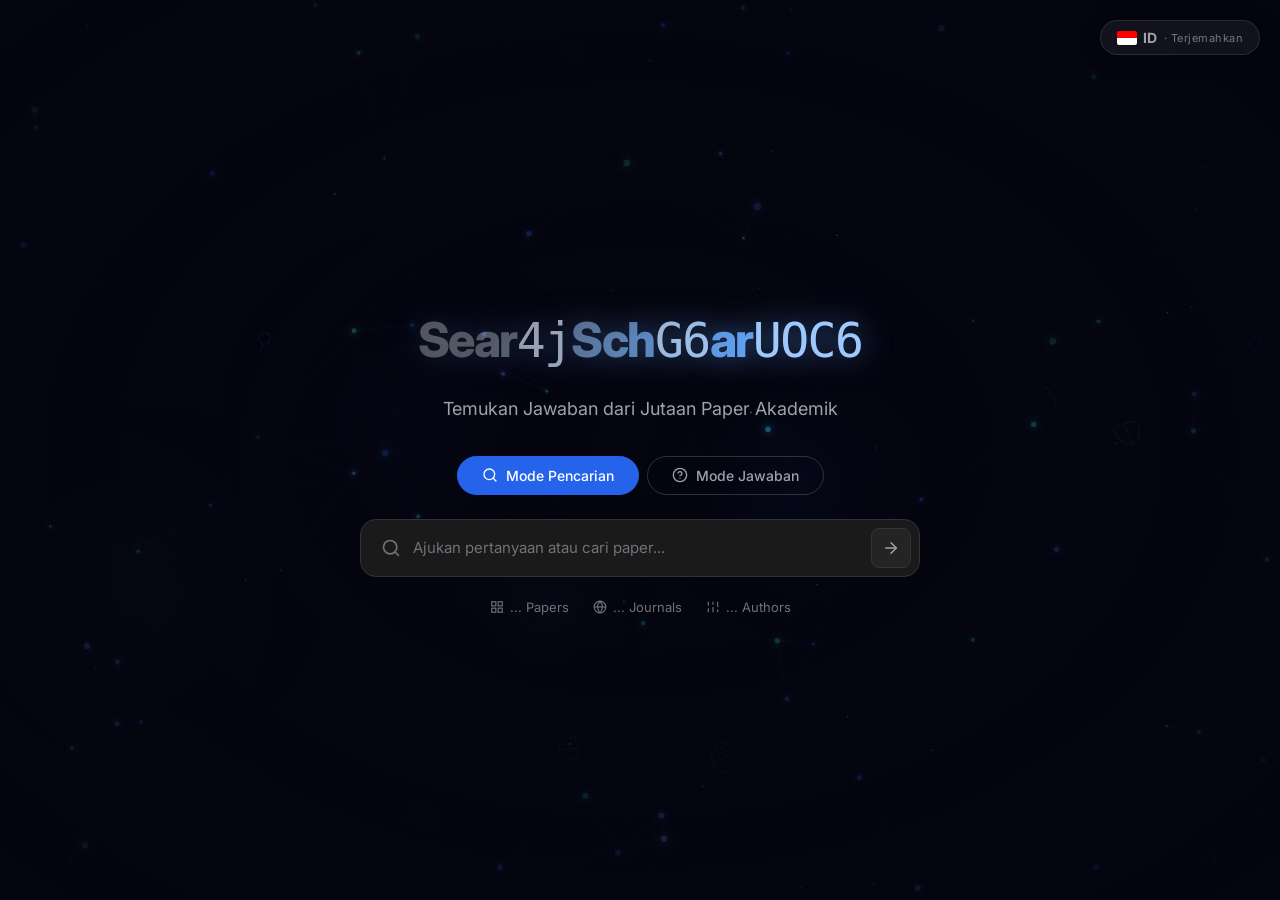
==== commit 030299c7: "feat: update app routes, search logic, and template versioning" ====
--- a/templates/index.html
+++ b/templates/index.html
@@ -95,7 +95,7 @@
 
   <script src="/static/js/i18n.js?v=2"></script>
   <script src="/static/js/app.js?v=2"></script>
-  <script src="/static/js/search.js?v=2"></script>
+  <script src="/static/js/search.js?v=3"></script>
   <script src="/static/js/hero-animation.js?v=2"></script>
   <script>
     // Dynamic stats from API
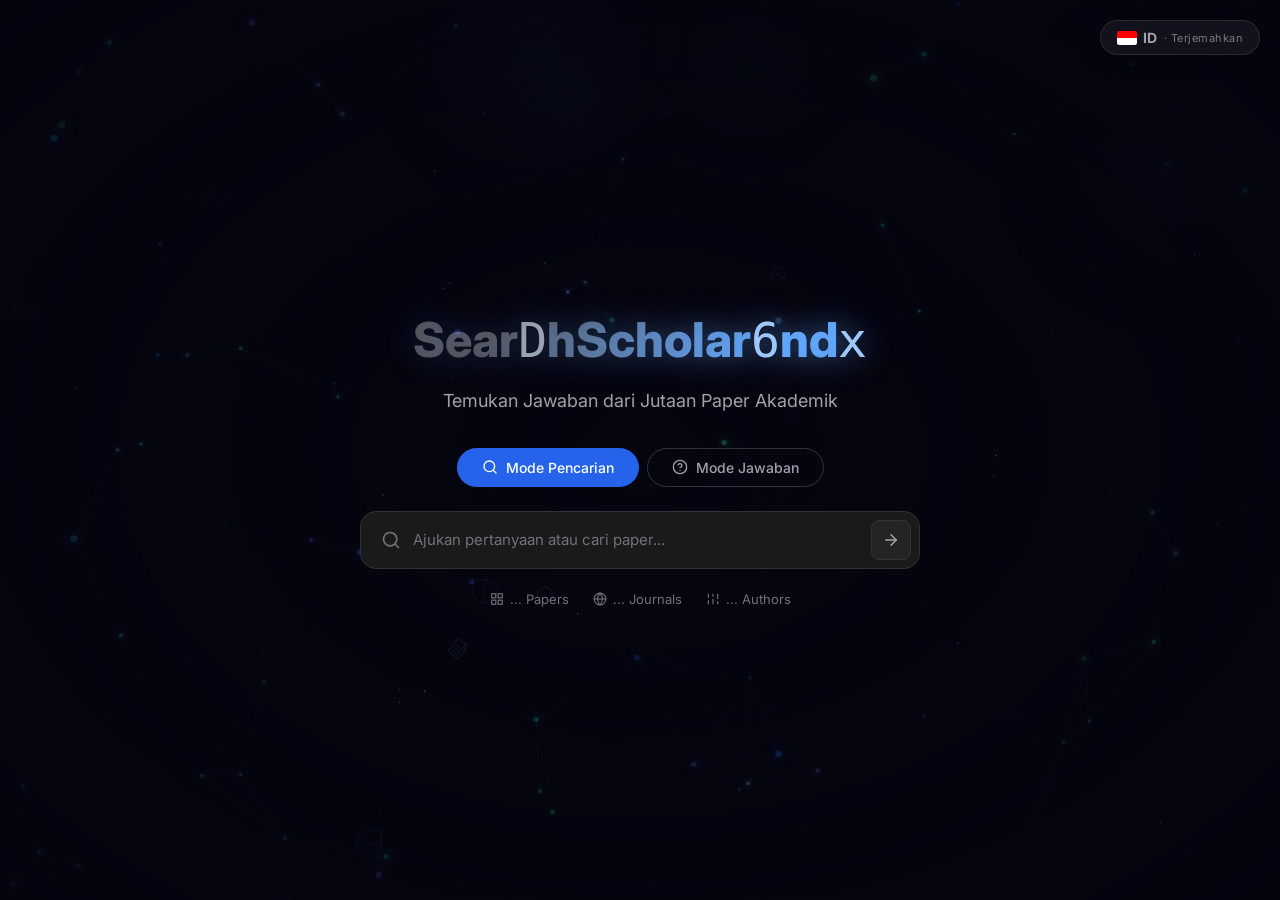
==== commit f8e1469f: "update: styles, hero animation, and index template" ====
--- a/templates/index.html
+++ b/templates/index.html
@@ -6,7 +6,7 @@
   <meta name="viewport" content="width=device-width, initial-scale=1">
   <title>ScholarSearch Indonesia — Academic Discovery</title>
   <meta name="description" content="Temukan jawaban dari jutaan paper akademik Indonesia.">
-  <link rel="stylesheet" href="/static/css/style.css">
+  <link rel="stylesheet" href="/static/css/style.css?v=3">
   <link rel="icon" type="image/png" href="/static/img/logoscholarsearch.png">
 </head>
 
@@ -96,7 +96,7 @@
   <script src="/static/js/i18n.js?v=2"></script>
   <script src="/static/js/app.js?v=2"></script>
   <script src="/static/js/search.js?v=3"></script>
-  <script src="/static/js/hero-animation.js?v=2"></script>
+  <script src="/static/js/hero-animation.js?v=3"></script>
   <script>
     // Dynamic stats from API
     fetch('/api/stats').then(r => r.json()).then(s => {
--- a/static/css/style.css
+++ b/static/css/style.css
@@ -154,7 +154,8 @@
 /* All hero content above the canvas */
 .hero > *:not(#hero-bg-canvas):not(.hero-gradient-overlay):not(.hero-mouse-glow){position:relative;z-index:2}
 
-.hero-title{font-size:48px;font-weight:800;letter-spacing:-1.5px;margin-bottom:16px;min-height:60px;display:flex;align-items:center;justify-content:center}
+.hero-title{font-size:48px;font-weight:800;letter-spacing:0;margin-bottom:16px;min-height:60px;display:flex;align-items:center;justify-content:center;width:100%;max-width:100%;line-height:1.12}
+.hero-title .shiny-decrypted{display:block;max-width:100%;white-space:normal;text-wrap:balance;overflow-wrap:anywhere}
 
 /* Typing text — color set dynamically by JS */
 .typing-text{transition:color 0.8s ease, text-shadow 0.8s ease;color:#60a5fa;text-shadow:0 0 30px rgba(96,165,250,0.3), 0 0 60px rgba(96,165,250,0.1)}
@@ -762,7 +763,7 @@
     min-height: 0;
     font-size: clamp(28px, 7.6vw, 34px) !important;
     line-height: 1.12;
-    letter-spacing: -0.4px;
+    letter-spacing: 0;
     margin-bottom: 14px;
     flex-wrap: wrap;
     overflow-wrap: anywhere;
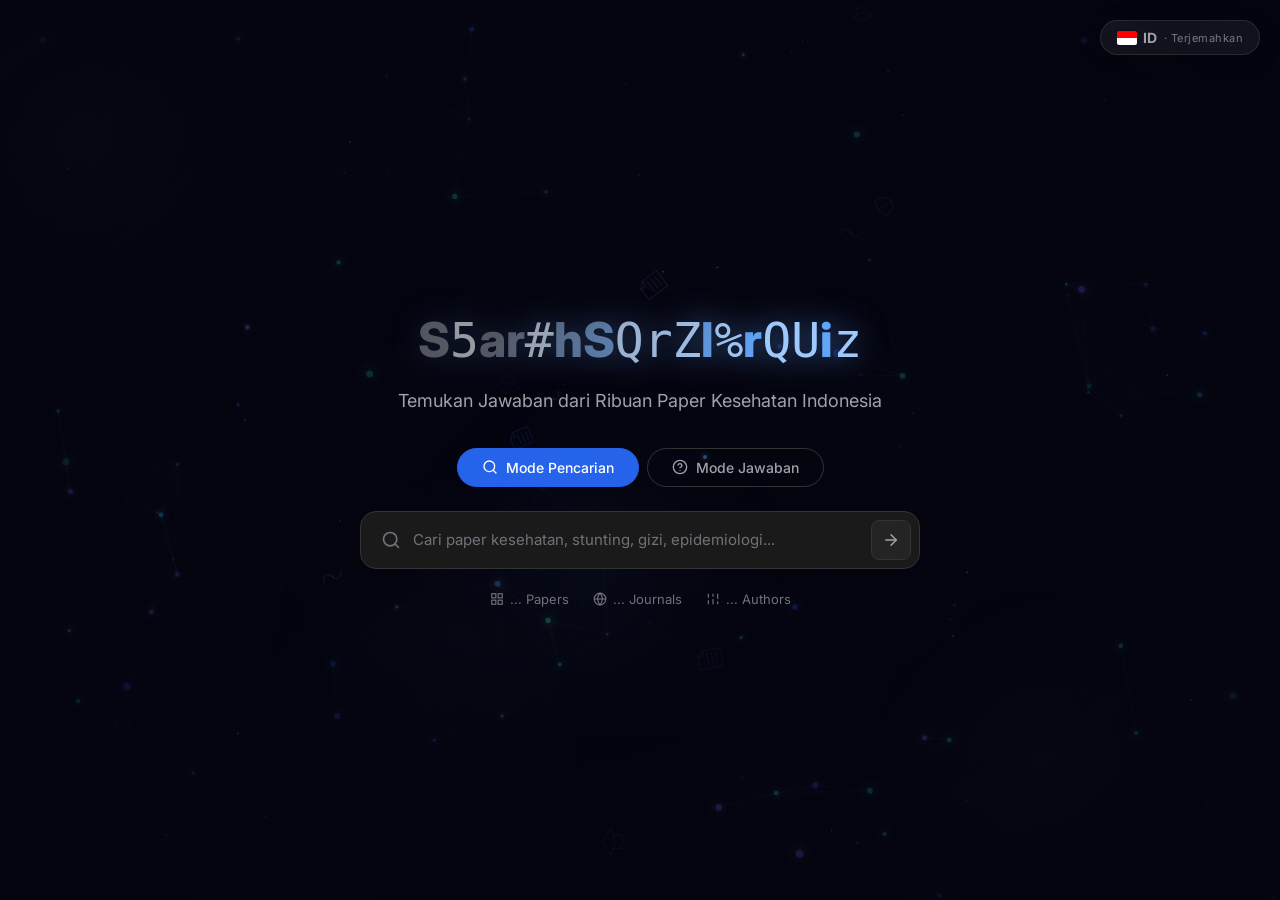
==== commit ab6133da: "feat: migrasi data ke bidang Kesehatan Masyarakat (2000 paper Garuda Public Health, 6247 citations, " ====
--- a/templates/index.html
+++ b/templates/index.html
@@ -4,8 +4,8 @@
 <head>
   <meta charset="utf-8">
   <meta name="viewport" content="width=device-width, initial-scale=1">
-  <title>ScholarSearch Indonesia — Academic Discovery</title>
-  <meta name="description" content="Temukan jawaban dari jutaan paper akademik Indonesia.">
+  <title>ScholarSearch Indonesia — Riset Kesehatan</title>
+  <meta name="description" content="Temukan jawaban dari ribuan paper kesehatan dan kedokteran Indonesia.">
   <link rel="stylesheet" href="/static/css/style.css?v=3">
   <link rel="icon" type="image/png" href="/static/img/logoscholarsearch.png">
 </head>
@@ -22,7 +22,7 @@
     <h1 class="hero-title" id="hero-title">
       <span class="shiny-decrypted" id="decrypted-text">SearchScholar</span>
     </h1>
-    <p class="hero-subtitle" data-i18n="hero.subtitle">Temukan Jawaban dari Jutaan Paper Akademik</p>
+    <p class="hero-subtitle" data-i18n="hero.subtitle">Temukan Jawaban dari Ribuan Paper Kesehatan Indonesia</p>
 
     <div class="mode-toggle" id="mode-toggle">
       <button class="mode-btn active" data-mode="search" id="btn-search-mode">
@@ -50,7 +50,7 @@
         <circle cx="11" cy="11" r="8" />
         <line x1="21" y1="21" x2="16.65" y2="16.65" />
       </svg>
-      <input type="text" name="q" id="search-input" placeholder="Ask a question or search for papers..."
+      <input type="text" name="q" id="search-input" placeholder="Cari paper kesehatan, stunting, gizi, epidemiologi..."
         data-i18n-ph="hero.search_placeholder" autocomplete="off">
       <button type="submit" class="search-submit" id="search-submit" aria-label="Search">
         <svg width="18" height="18" viewBox="0 0 24 24" fill="none" stroke="currentColor" stroke-width="2"
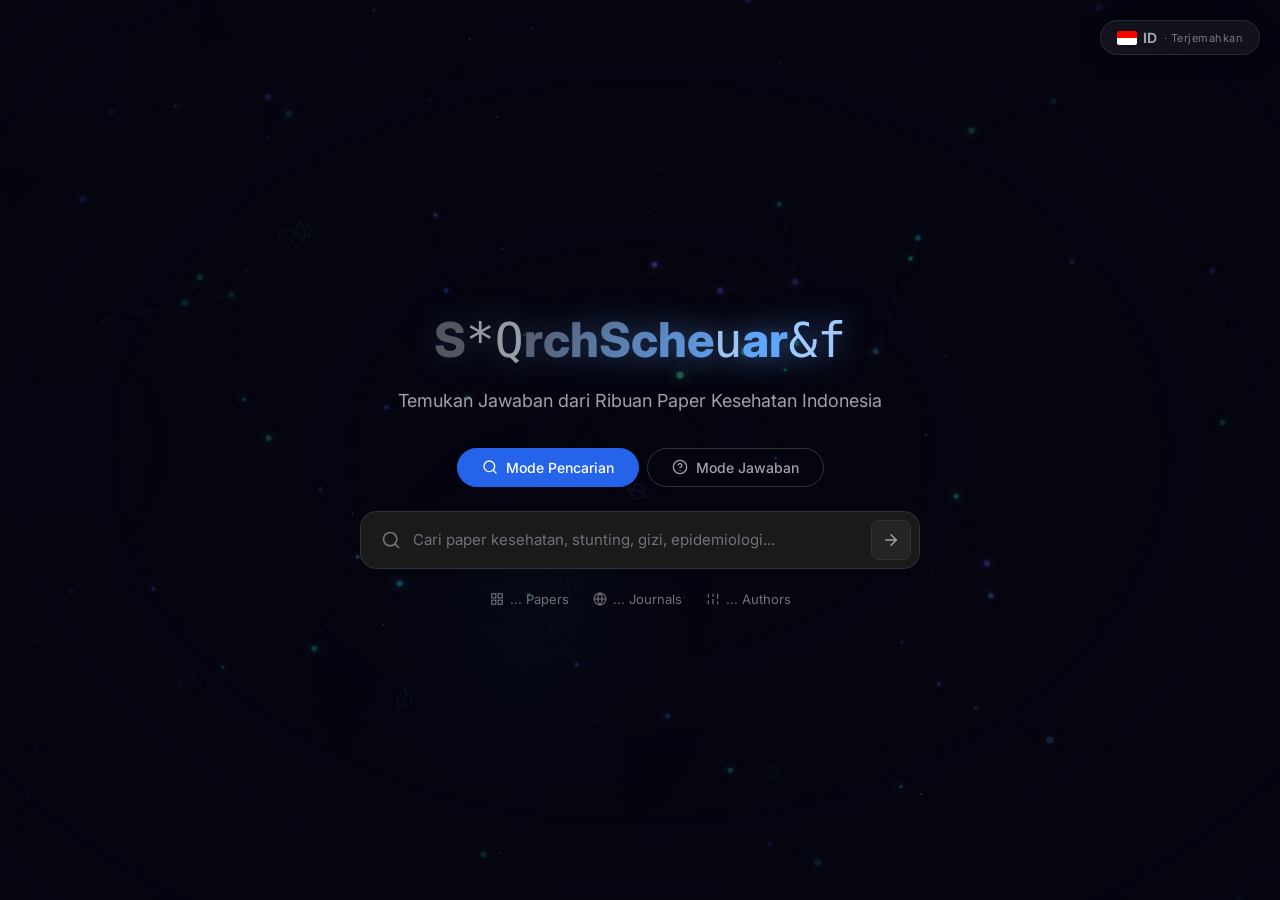
==== commit e2b308d9: "fix: update CSS cache buster v5 for Cloudflare" ====
--- a/templates/index.html
+++ b/templates/index.html
@@ -6,7 +6,7 @@
   <meta name="viewport" content="width=device-width, initial-scale=1">
   <title>ScholarSearch Indonesia — Riset Kesehatan</title>
   <meta name="description" content="Temukan jawaban dari ribuan paper kesehatan dan kedokteran Indonesia.">
-  <link rel="stylesheet" href="/static/css/style.css?v=3">
+  <link rel="stylesheet" href="/static/css/style.css?v=5">
   <link rel="icon" type="image/png" href="/static/img/logoscholarsearch.png">
 </head>
 
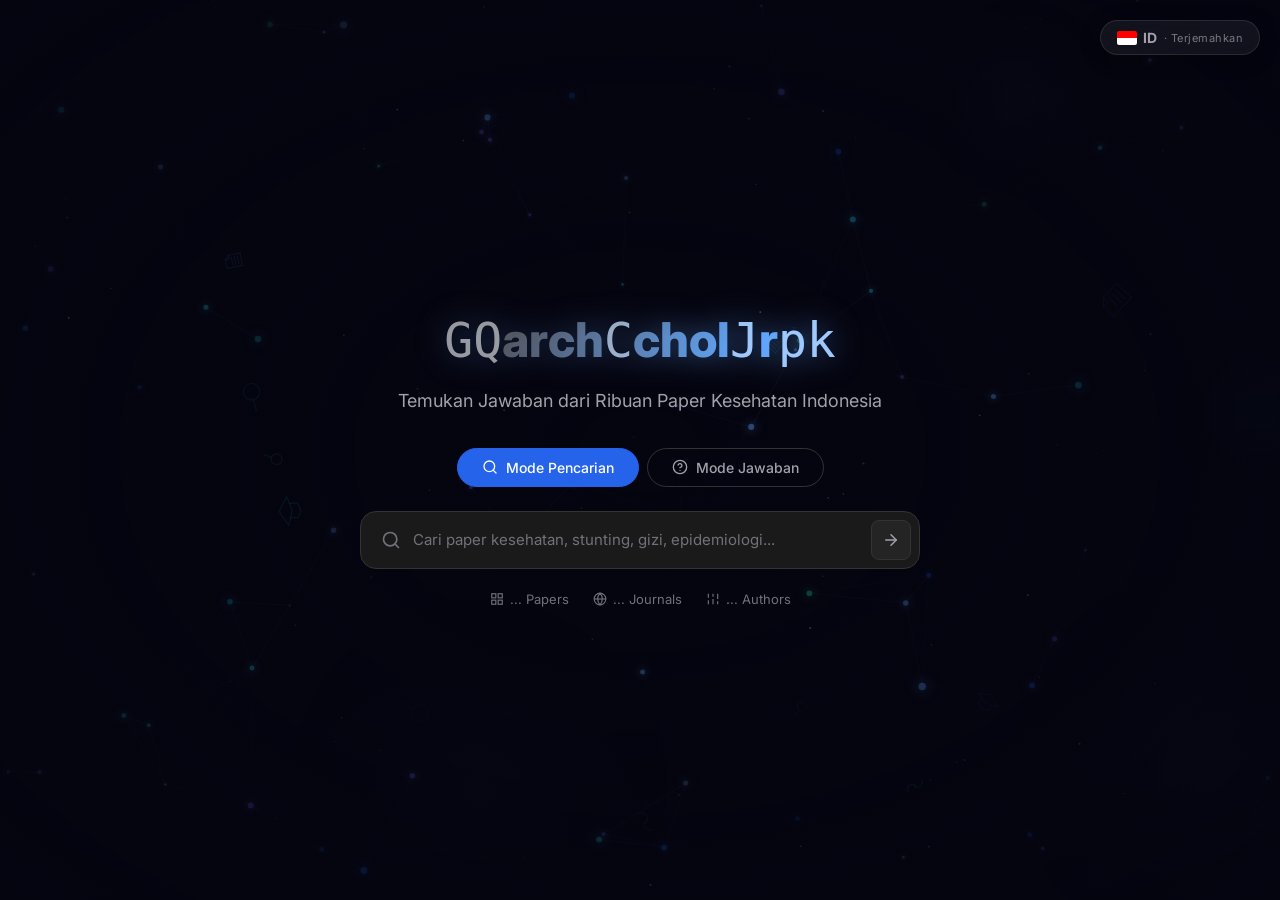
==== commit b34c0244: "fix: restore CSS cache buster v5" ====
--- a/templates/index.html
+++ b/templates/index.html
@@ -6,7 +6,7 @@
   <meta name="viewport" content="width=device-width, initial-scale=1">
   <title>ScholarSearch Indonesia — Riset Kesehatan</title>
   <meta name="description" content="Temukan jawaban dari ribuan paper kesehatan dan kedokteran Indonesia.">
-  <link rel="stylesheet" href="/static/css/style.css?v=5">
+  <link rel="stylesheet" href="/static/css/style.css?v=3">
   <link rel="icon" type="image/png" href="/static/img/logoscholarsearch.png">
 </head>
 
@@ -107,4 +107,4 @@
   </script>
 </body>
 
-</html>
+</html>
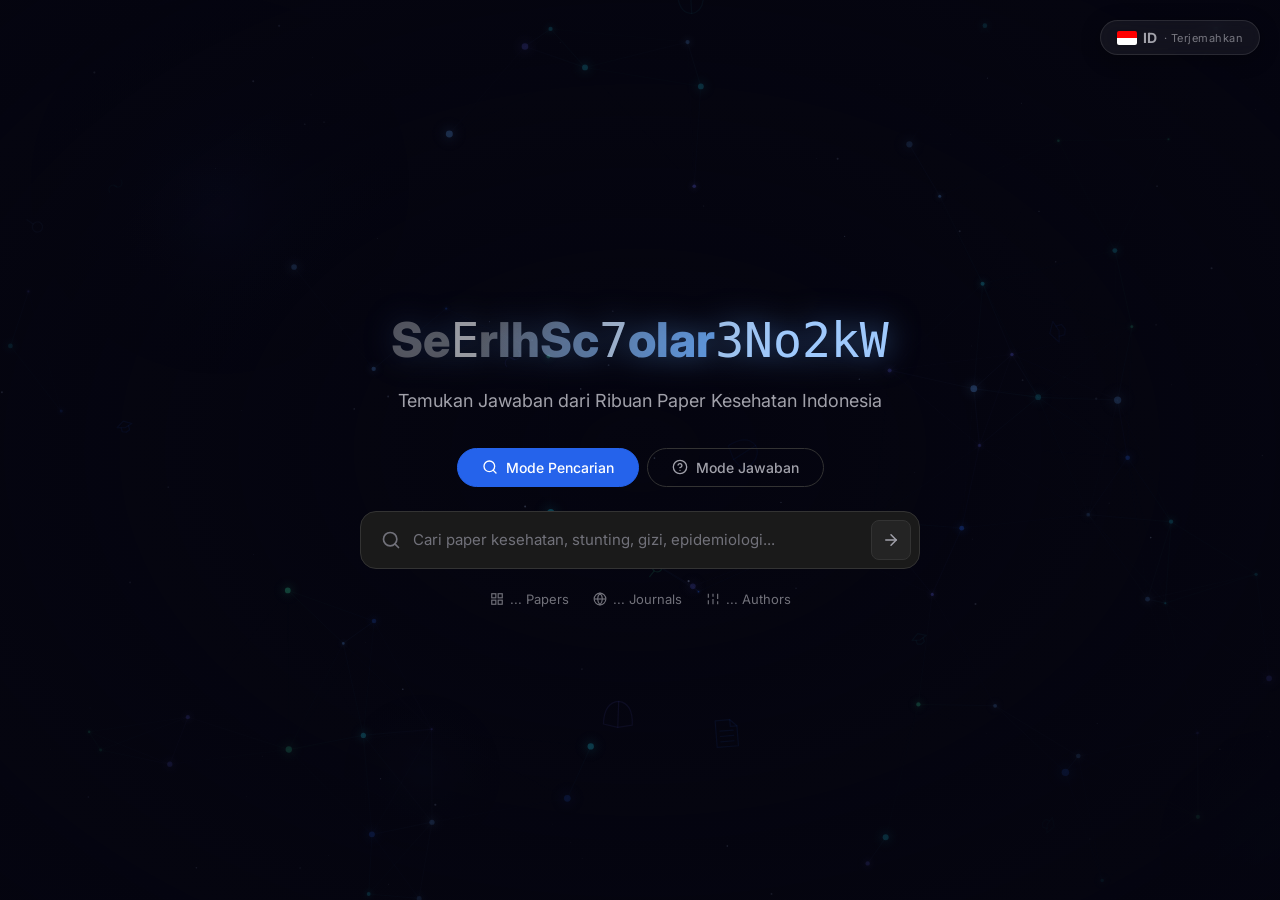
==== commit 1a8b65ad: "fix: bump CSS version to v=6 for cache busting" ====
--- a/templates/index.html
+++ b/templates/index.html
@@ -1,12 +1,12 @@
-<!doctype html>
+﻿<!doctype html>
 <html lang="en">
 
 <head>
   <meta charset="utf-8">
   <meta name="viewport" content="width=device-width, initial-scale=1">
-  <title>ScholarSearch Indonesia — Riset Kesehatan</title>
+  <title>ScholarSearch Indonesia â€” Riset Kesehatan</title>
   <meta name="description" content="Temukan jawaban dari ribuan paper kesehatan dan kedokteran Indonesia.">
-  <link rel="stylesheet" href="/static/css/style.css?v=3">
+  <link rel="stylesheet" href="/static/css/style.css?v=6">
   <link rel="icon" type="image/png" href="/static/img/logoscholarsearch.png">
 </head>
 
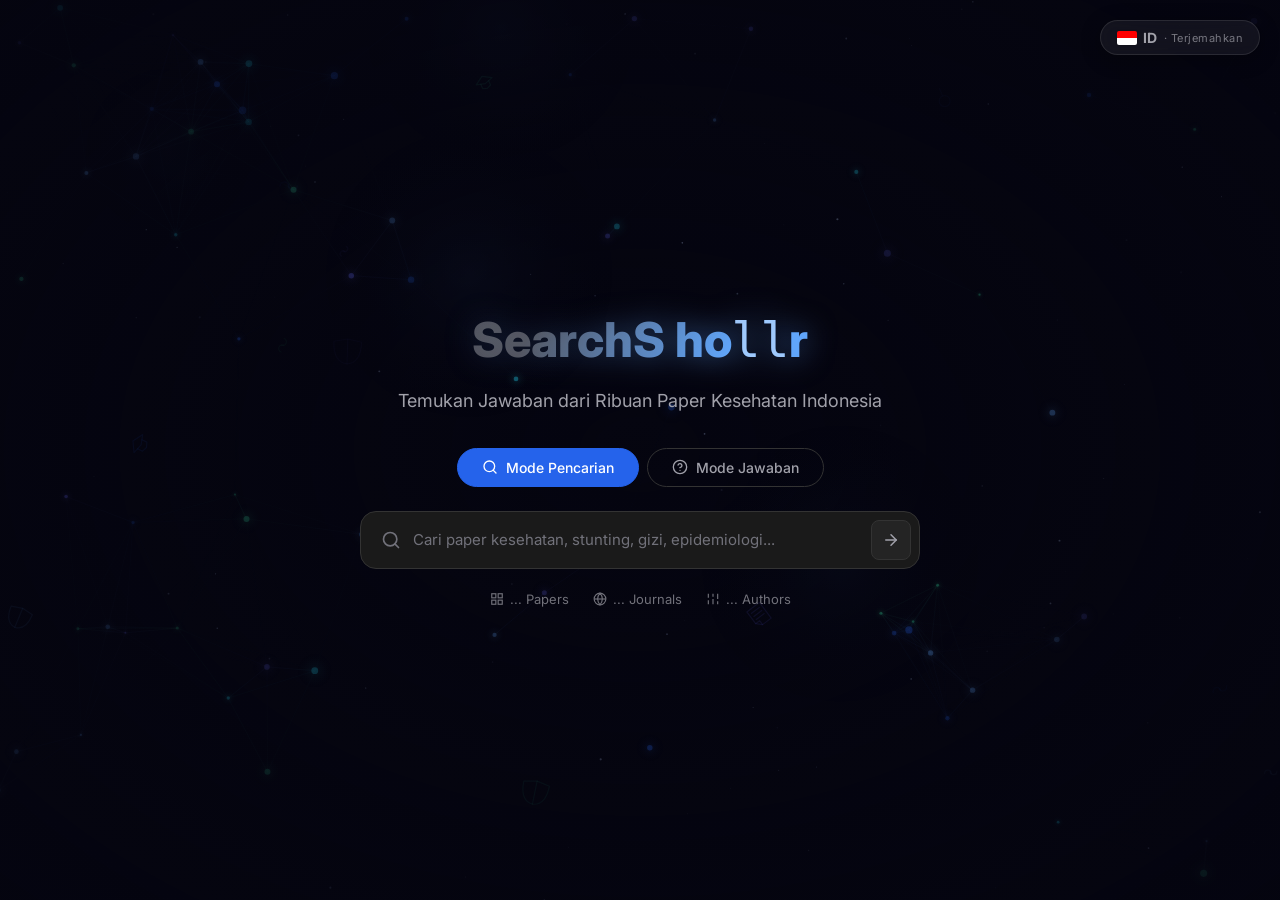
==== commit 95f70359: "fix: repair all encoding issues (garbled em-dash, ellipsis, bullets)" ====
--- a/templates/index.html
+++ b/templates/index.html
@@ -4,7 +4,7 @@
 <head>
   <meta charset="utf-8">
   <meta name="viewport" content="width=device-width, initial-scale=1">
-  <title>ScholarSearch Indonesia â€” Riset Kesehatan</title>
+  <title>ScholarSearch Indonesia -- Riset Kesehatan</title>
   <meta name="description" content="Temukan jawaban dari ribuan paper kesehatan dan kedokteran Indonesia.">
   <link rel="stylesheet" href="/static/css/style.css?v=6">
   <link rel="icon" type="image/png" href="/static/img/logoscholarsearch.png">
